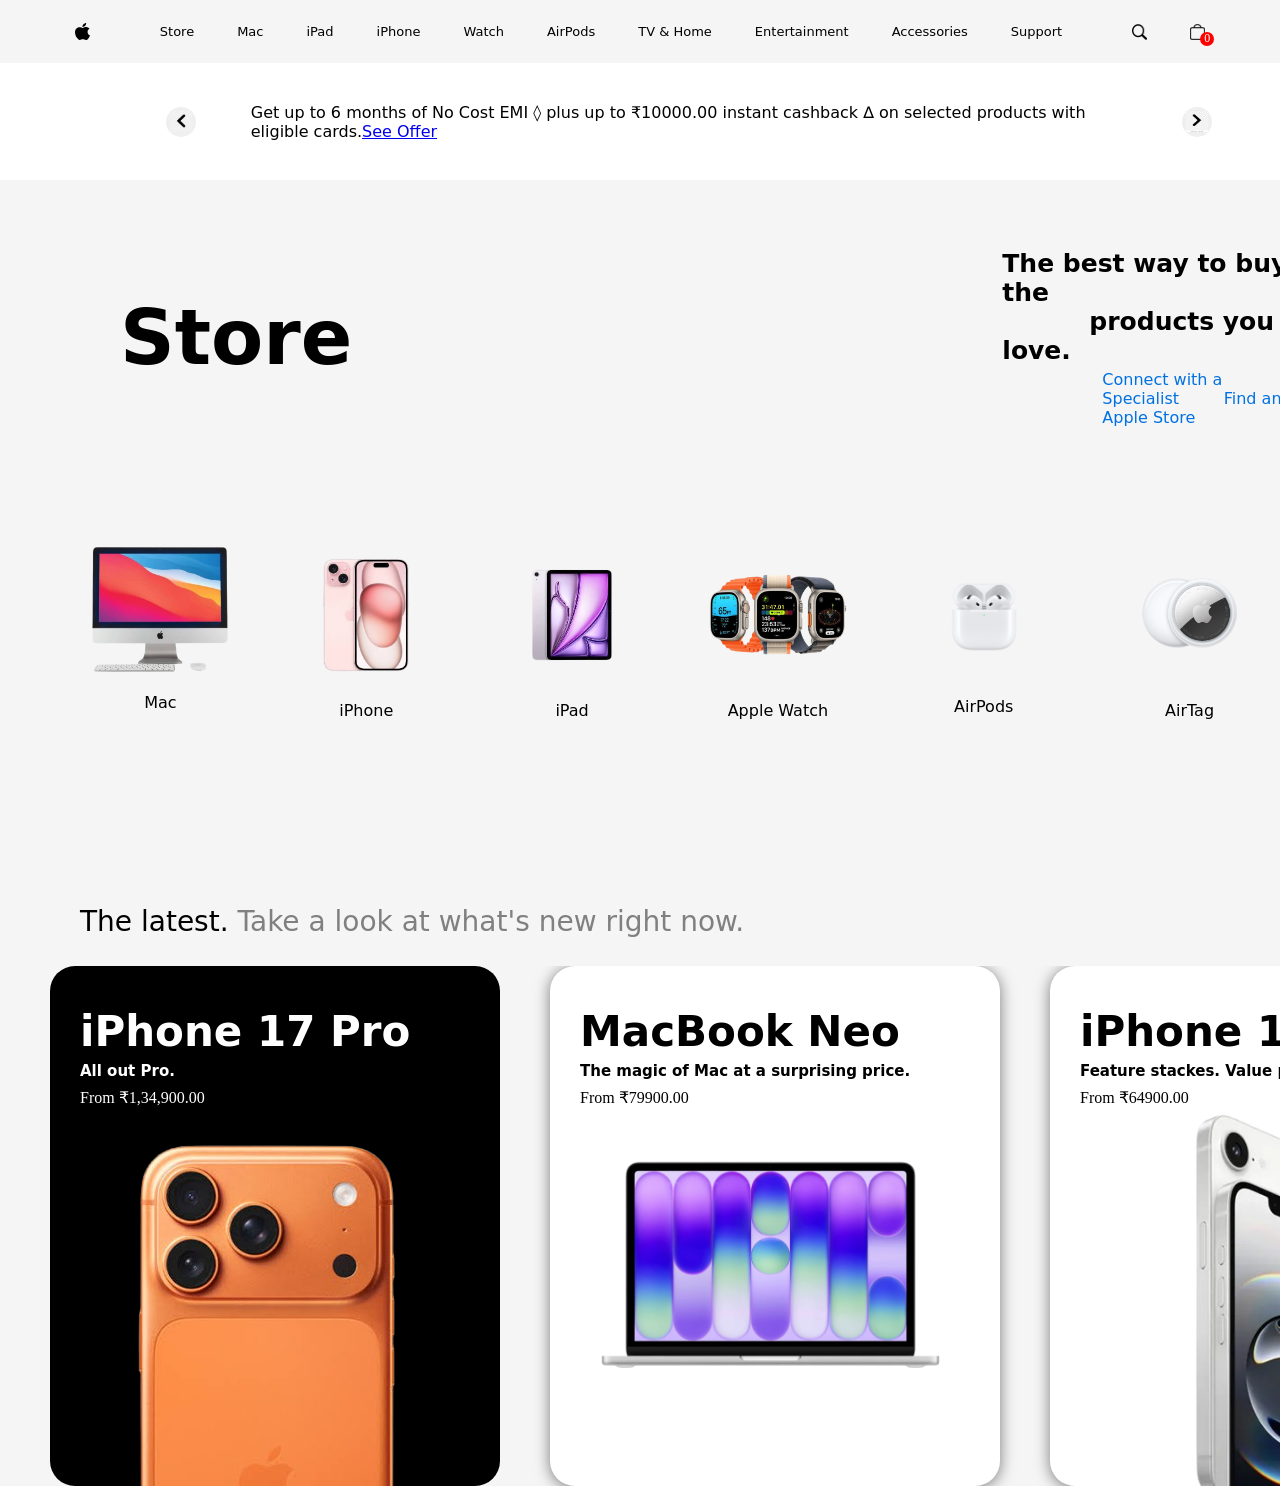
==== index.html @ e1708ff3 "initial apple store clone" ====
<html lang="en">
<head>
  <meta charset="UTF-8">
  <meta name="viewport" content="width=device-width, initial-scale=1.0">
  <title>Apple store</title>
  <link rel="stylesheet" href="style.css">
</head>
<body>

  <div class="home">

    <div class="head_bar">
      <div class="logo">
         <div class="logos"><img src="src\Apple_logo_black.svg"></div>
      </div>
      <div  class="menu">
        <div> Store </div>
        <div  onclick="window.location.href='mac.html'"> Mac </div>
        <div  onclick="window.location.href='ipad.html'"> iPad</div>
        <div  onclick="window.location.href='iPhone.html'">iPhone</div>
        <div  onclick="window.location.href='watch.html'">Watch</div>
        <div  onclick="window.location.href='airpods.html'">AirPods</div>
        <div>TV & Home</div>
        <div>Entertainment</div>
        <div>Accessories</div>
        <div> Support</div>
      </div>
      <div class="icon">
        <div class="sss"><img src="src\search-icon.webp" alt="search logo"></div>
        <div class="cart"   onclick="window.location.href='cart.html'">
          <img src="src\cart-6930472_1280.png" alt="cart logo">
          <span id="cart_count">0</span>

        </div>
      </div>
    
      
              
              
      

    </div>
    <div class="offer">
      <div class="left_arrow"><button id="left">
        <img src="src\images (2).jpg" alt="">
      </button>
      </div>
      <div>
        <p style="font-family: system-ui, -apple-system, BlinkMacSystemFont, 'Segoe UI', Roboto, Oxygen, Ubuntu, Cantarell, 'Open Sans', 'Helvetica Neue', sans-serif;">Get up to 6 months of No Cost EMI ◊ plus up to ₹10000.00 instant cashback ∆ on selected products with eligible cards.<a href="youtube.com">See Offer</a> </p>
      </div>
      <div class="right_arrow"><button id="right"><img src="src\right-arrow-vector-icon-isolated-260nw-1187746312.webp" alt=""></button>
      </div>
    </div>
    <div class="stor">
      <div class="store">
        <p style="font-size: 76px; font-weight: bold; font-family: system-ui, -apple-system, BlinkMacSystemFont, 'Segoe UI', Roboto, Oxygen, Ubuntu, Cantarell, 'Open Sans', 'Helvetica Neue', sans-serif; margin-left: 120px;">Store</p>
      </div>
      <div class="best">
        <p style="font-family: system-ui, -apple-system, BlinkMacSystemFont, 'Segoe UI', Roboto, Oxygen, Ubuntu, Cantarell, 'Open Sans', 'Helvetica Neue', sans-serif; font-size: 25px; font-weight:600; margin-bottom: 0px;">The best way to buy the <br> &nbsp; &nbsp;&nbsp;&nbsp;&nbsp;&nbsp;&nbsp;&nbsp;&nbsp;products you love.</p>
        <div class="best_link">
          <a style=" color: #0071e3; font-family: system-ui, -apple-system, BlinkMacSystemFont, 'Segoe UI', Roboto, Oxygen, Ubuntu, Cantarell, 'Open Sans', 'Helvetica Neue', sans-serif; text-decoration: none;" href="https://contactretail.apple.com/Help">Connect with a Specialist</a>
          <a style=" color: #0071e3;  font-family: system-ui, -apple-system, BlinkMacSystemFont, 'Segoe UI', Roboto, Oxygen, Ubuntu, Cantarell, 'Open Sans', 'Helvetica Neue', sans-serif; text-decoration: none;" href="https://www.apple.com/in/retail/"> &nbsp;&nbsp;&nbsp;&nbsp;&nbsp;&nbsp;&nbsp;&nbsp;Find an Apple Store</a>
        </div>
       
      </div>
    </div>
    <div class="product">
      <div class="card">
        <img src="src\product-card\mac-removebg-preview.png" alt="">
        <p>Mac</p>
      </div>
      <div class="card">
        <img src="src\product-card\iphone-removebg-preview.png" alt="">
        <p>iPhone</p>
      </div>
      <div class="card">
        <img src="src\product-card\ipad-removebg-preview.png" alt="">
        <p>iPad</p>
      </div>
      <div class="card">
        <img src="src\product-card\iwatch2-removebg-preview.png" alt="">
        <p>Apple Watch</p>
      </div>
      <div class="card" style="margin-top: 125px; ">
        <img style="width: 130px;margin-top: -10px;" src="src\product-card\airpods-removebg-preview.png" alt="">
        <p style="margin-top: 40px;">AirPods</p>
      </div>
      <div class="card">
        <img src="src\product-card\aittag-removebg-preview.png" alt="">
        <p>AirTag</p>

      </div>
    </div>
    <div class="lat"><p style="font-weight: 470; font-size: 28px; font-family: system-ui, -apple-system, BlinkMacSystemFont, 'Segoe UI', Roboto, Oxygen, Ubuntu, Cantarell, 'Open Sans', 'Helvetica Neue', sans-serif;">
      The latest. <span style="color: gray; font-family: system-ui, -apple-system, BlinkMacSystemFont, 'Segoe UI', Roboto, Oxygen, Ubuntu, Cantarell, 'Open Sans', 'Helvetica Neue', sans-serif;">Take a look at what's new right now.</span>
    </p></div>
    <div class="cards_container">
      <div class="product_card" onclick="window.location.href='iPhone.html'">
        <div class="product_content">
          <h2>iPhone 17 Pro</h2>
          <p>All out Pro.</p>
          <span>From ₹1,34,900.00</span>
        </div>
        <img src="src\product-card\second\iphone17pro.png" alt="iphone17pro">

      </div>
      <div onclick="window.location.href='mac.html'" class="product_card" style="background-color: white; box-shadow: 0 2px 15px rgba(0, 0, 0, 0.5);">
        <div class="product_content">
          <h2 style="color: black;">MacBook Neo</h2>
          <p style="color: black;">The magic of Mac at a surprising price.</p>
          <span style="color: black;">From  ₹79900.00 </span>
        </div>
        <img style="width: 98% ; position: absolute; bottom: 0px;
        " src="src/product-card/second/macneo.webp" alt="">
        
      </div>
      <div onclick="window.location.href='iPhone.html'"      class="product_card"style="background-color: white; box-shadow: 0 2px 15px rgba(0, 0, 0, 0.5);">
        <div class="product_content">
          <h2 style="color: black;">iPhone 17e</h2>
          <p style="color: black;">Feature stackes.  Value packed.</p>
          <span style="color: black;">From  ₹64900.00</span>

        </div>
        <img   style="width: 90%; left: 5%;"   src="src\product-card\second\iphone17e-removebg-preview.png" alt="">
        
        
      </div>
      <div style="background-color: white; box-shadow: 0 2px 15px rgba(0, 0, 0, 0.5);" class="product_card">
        <div class="product_content">
          <h2 style="color: black;">AirPods Max 2</h2>
          <p style="color: black;">New intelligent features.<br> More immersive listening.</p>
          <span style="color: black;">
            From  ₹67900.00
          </span>
        </div>
        <img  src="src\product-card\second\AirPods-Max-removebg-preview.png" style="width: 95%; top: 140px; left: 2%;" alt="">
        
      </div>
      <div onclick="window.location.href='mac.html'" class="product_card">
        <div class="product_content">
          <h2>MacBook Pro</h2>
          <p>Now with M5, M5 Pro and M5 Max.</p>
          <span>From  ₹239900.00</span>
        </div>
        <img src="src\product-card\second\macbook-pro__difvbgz1plsi_og.png" style="width: 150%; left: -10%;" alt="">
        
      </div>
      <div style="background: linear-gradient( to bottom,
        #d7ebf8 0%,
        #e8f4fb 50%,
        #f8fbfd 75%,
        #ffffff 100%);" class="product_card" onclick="window.location.href='mac.html'">
        <div style="color: black;" class="product_content">
          <h2>MacBook Air</h2>
          <p> Now supercharged by M5.</p>
          <span>From  ₹149900.00</span>
        </div>
        <img src="src/product-card/second/macairr-removebg-preview.png" style="bottom: 1.3%;">
        
      </div>
    </div>
    
    
  </div>


  
</body>
</html>
---- style.css ----
body{
    margin:0;
    background-color: whitesmoke;
}

.head_bar{
    height:7vh;
    background-color: whitesmoke;
    display:flex;
    align-items:center;
    justify-content:center;
    gap:70px;
    cursor: pointer;
}

.logo{
    display:flex;
    align-items:center;

}

.menu{
    display:flex;
    align-items:center;
    gap:43px;
    font-size:13px;
    font-family:system-ui, sans-serif;
}

.icon{
    display:flex;
    align-items:center;
    gap: 43px;
}
.sss img{
  height: 16px;
  width: 15px;
}
.cart img{
  height: 16px;
  width: 15px;

}

.cart{
  position: relative;
  cursor: pointer;

}
#cart_count{
  position:absolute;
  top: 8px;
  right: -9px;
  width: 14px;
  height: 14px;
  background-color: red;
  color: white;
  border-radius: 50%;
  font-size: 12px;
  display: flex;
  justify-content: center;
  align-items: center;
}
.logos img{
  height: 17px;
  width: 15px;
}


.offer{
  background-color: white;
  height: 13vh;
  align-items: center;
  display: flex;
  padding-left: 13%;
  padding-right: 5%;
  gap: 50px;

  
}
.left_arrow{
  
  height: 40px;
  width: 40px;
}
.right_arrow{

  height: 40px;
  width: 40px;
  display: flex;
}
button{
  border-radius: 50px;
  height: 30px;
  width: 30px;
  padding: 2px;
  margin-top: 5;
  border: 0px;
  
  
}
button img{
  height: 80%;
  width: 85%;
  background-color: white;
  
}
.stor{
  
  height: 35vh;
  display: flex;
  align-items: center;
  gap: 650px;
  
}
.best{
  height: px;
  width: 350px;
  margin-bottom: 0px;
  
  
}

.best_link{
  width: 200px;
  height: 9vh;
  margin-left: 100px;
  margin-top: 5px;
  
}
.product{
  
  height: 40vh;
  display: flex;
  justify-content: space-evenly;
  gap: 25px;
  align-items: center;
  margin-left: 70px;
  overflow-x: auto;
  overflow-y: hidden;
  white-space: nowrap;
  scrollbar-width: none;
 
 
}

.card{
 
  width: 200px;
  height: 40vh;
  display: flex;
  flex-direction: column;
  align-items: center;
  margin-top: 100px;
  
  
}
.card img{
  width: 140px;
  
}
.card p{
  text-align: center;
  font-family: system-ui, -apple-system, BlinkMacSystemFont, 'Segoe UI', Roboto, Oxygen, Ubuntu, Cantarell, 'Open Sans', 'Helvetica Neue', sans-serif;
  font-weight: 500;
  
}
.lat{
  margin-top: 50px;
  width: 900;
  margin-left: 80px;
  

}

.product_card{
  width: 450px;
  height: 520px;
  background-color: black;
  border-radius: 25px;
  position: relative;
  overflow: hidden;
  cursor: pointer;
  transition: 0.3s;
  margin-left: 50px;
  flex-shrink: 0;
}
.product_card:hover{
  transform:scale(1.02);
}
.product_content{
  position: absolute;
  top: 6px;
  left: 30px;
  color: white;
  z-index: 1;

}
.product_content h2{
  font-size: 42px;
  margin-bottom: -9px;
  font-family: system-ui, -apple-system, BlinkMacSystemFont, 'Segoe UI', Roboto, Oxygen, Ubuntu, Cantarell, 'Open Sans', 'Helvetica Neue', sans-serif;
}
.product_content p{
  font-size: 15px;
  margin-bottom: 8px;
  font-family: system-ui, -apple-system, BlinkMacSystemFont, 'Segoe UI', Roboto, Oxygen, Ubuntu, Cantarell, 'Open Sans', 'Helvetica Neue', sans-serif;
  font-weight: 600;
}
product_content span{
  font-size: 18px;
  font-family: system-ui, -apple-system, BlinkMacSystemFont, 'Segoe UI', Roboto, Oxygen, Ubuntu, Cantarell, 'Open Sans', 'Helvetica Neue', sans-serif;
  font-weight: 700;

}
.product_card img{
  position: absolute;
  bottom:-100px;
 
  
}
.cards_container{
  display: flex;
  overflow-x: auto;
  overflow-y: hidden;
  scrollbar-width: none;
  
}
.iphone_stor{
    display:flex;
    justify-content:space-between;
    align-items:center;
    padding:0 120px;
}

.iphone_store p{
    font-size:76px;
    font-weight:bold;
    margin:0;
    white-space:nowrap;
}

.iphone_best{
    text-align:right;
}

.iphone_best_link a{
    color:#0071e3;
    text-decoration:none;
    display:block;
    margin:6px 0;
}
.iphone_product_card{
  width: 400px;
  height: 450px;
  background-color: black;
  border-radius: 25px;
  position: relative;
  overflow: hidden;
  cursor: pointer;
  transition: 0.3s;
  margin-left: 50px;
  flex-shrink: 0;
}
.iphone_product_card:hover{
  transform:scale(1.02);
}
.iphone_product_content{
  position: absolute;
  top: 6px;
  left: 30px;
  color: white;
  z-index: 1;

}
.iphone_product_content h2{
  font-size: 42px;
  margin-bottom: -9px;
  font-family: system-ui, -apple-system, BlinkMacSystemFont, 'Segoe UI', Roboto, Oxygen, Ubuntu, Cantarell, 'Open Sans', 'Helvetica Neue', sans-serif;
}
.iphone_product_content p{
  font-size: 15px;
  margin-bottom: 8px;
  font-family: system-ui, -apple-system, BlinkMacSystemFont, 'Segoe UI', Roboto, Oxygen, Ubuntu, Cantarell, 'Open Sans', 'Helvetica Neue', sans-serif;
  font-weight: 600;
}
.iphone_product_content span{
  font-size: 18px;
  font-family: system-ui, -apple-system, BlinkMacSystemFont, 'Segoe UI', Roboto, Oxygen, Ubuntu, Cantarell, 'Open Sans', 'Helvetica Neue', sans-serif;
  font-weight: 700;

}
.iphone_product_card img{
  position: absolute;
  bottom:-100px;
 
  
}
.iphone_cards_container{
  display: flex;
  overflow-x: auto;
  overflow-y: hidden;
  scrollbar-width: none;
  
}
.product_bottom{
  position: absolute;
  bottom: 20px;
  left: 20px;
  right: 20px;
  display: flex;
  justify-content: space-between;
  align-items: center;
}
.price{
  font-size: 14px;
  color: #353434;
  margin-bottom: 10px;
}
.quantity{
  display: flex;
  align-items:center ;
  gap: 10px;
}
.quantity button{
  width: 28px;
  height: 28px;
  border: none;
  border-radius: 50%;
  background-color: #e5e5e5;
  cursor: pointer;
  font-size: 18px;
}
.quantity span{
  font-size: 18px;
  font-weight: bold;

}
.cart_btn{
  background-color: #0071e3;
  color: white;
  width: 90px;
  border: none;
  padding: 2px 10px;
  border-radius: 30px;
  cursor: pointer;
  font-size: 12px;
  transition: .3s;
  margin-bottom: -10px;
  margin-right: 10px;
  


}
.cart_btn:hover{
  background-color: #3c6d9e;
}
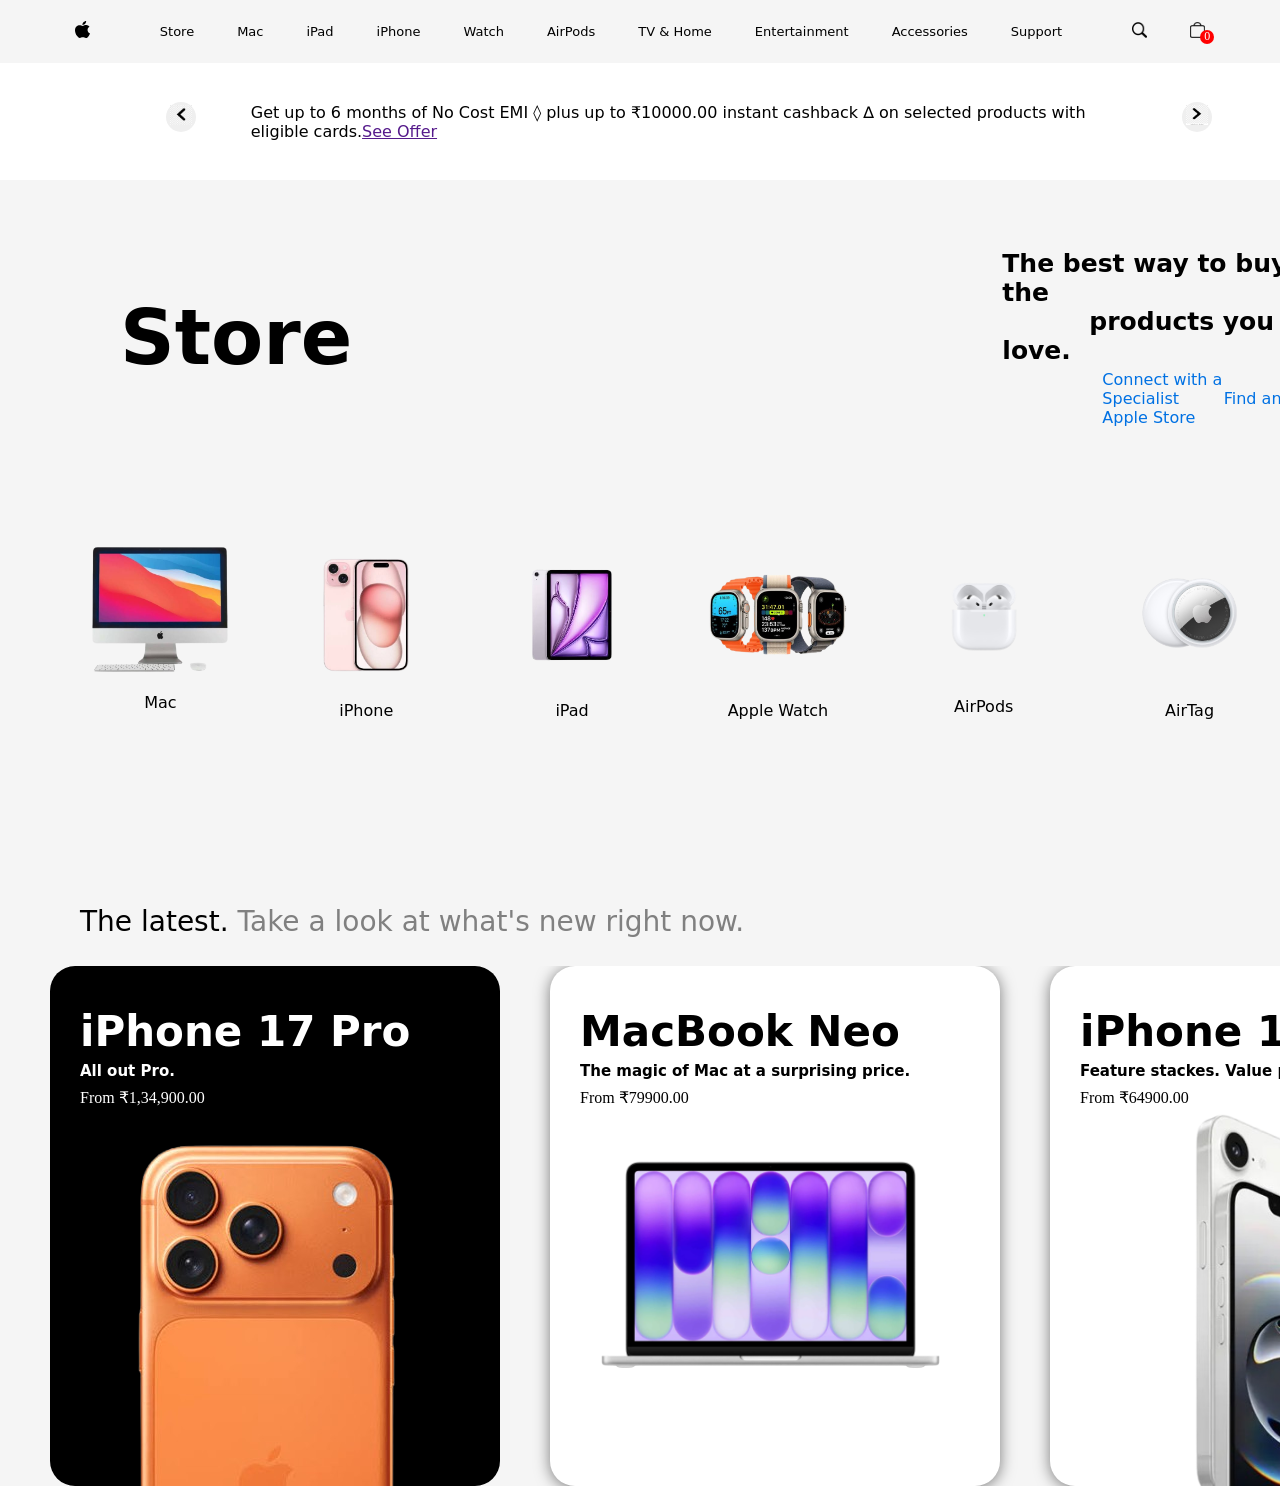
==== commit 9913284f: "excess white space removed" ====
--- a/index.html
+++ b/index.html
@@ -1,8 +1,9 @@
+<!DOCTYPE html>
 <html lang="en">
 <head>
   <meta charset="UTF-8">
   <meta name="viewport" content="width=device-width, initial-scale=1.0">
-  <title>Apple store</title>
+  <title>Apple store clone</title>
   <link rel="stylesheet" href="style.css">
 </head>
 <body>
@@ -46,7 +47,7 @@
       </button>
       </div>
       <div>
-        <p style="font-family: system-ui, -apple-system, BlinkMacSystemFont, 'Segoe UI', Roboto, Oxygen, Ubuntu, Cantarell, 'Open Sans', 'Helvetica Neue', sans-serif;">Get up to 6 months of No Cost EMI ◊ plus up to ₹10000.00 instant cashback ∆ on selected products with eligible cards.<a href="youtube.com">See Offer</a> </p>
+        <p style="font-family: system-ui, -apple-system, BlinkMacSystemFont, 'Segoe UI', Roboto, Oxygen, Ubuntu, Cantarell, 'Open Sans', 'Helvetica Neue', sans-serif;">Get up to 6 months of No Cost EMI ◊ plus up to ₹10000.00 instant cashback ∆ on selected products with eligible cards.<a href="">See Offer</a> </p>
       </div>
       <div class="right_arrow"><button id="right"><img src="src\right-arrow-vector-icon-isolated-260nw-1187746312.webp" alt=""></button>
       </div>
@@ -65,19 +66,19 @@
       </div>
     </div>
     <div class="product">
-      <div class="card">
+      <div style="cursor:pointer ;" onclick="window.location.href='mac.html' " class="card">
         <img src="src\product-card\mac-removebg-preview.png" alt="">
         <p>Mac</p>
       </div>
-      <div class="card">
+      <div style="cursor:pointer ;" onclick="window.location.href='iphone.html' " class="card">
         <img src="src\product-card\iphone-removebg-preview.png" alt="">
         <p>iPhone</p>
       </div>
-      <div class="card">
+      <div style="cursor:pointer ;" onclick="window.location.href='ipad.html' " class="card">
         <img src="src\product-card\ipad-removebg-preview.png" alt="">
         <p>iPad</p>
       </div>
-      <div class="card">
+      <div  style="cursor:pointer ;" onclick="window.location.href='watch.html' " class="card">
         <img src="src\product-card\iwatch2-removebg-preview.png" alt="">
         <p>Apple Watch</p>
       </div>
@@ -164,6 +165,6 @@
   </div>
 
 
-  
+   <script src="script.js"></script>
 </body>
 </html>
--- a/style.css
+++ b/style.css
@@ -1,5 +1,11 @@
-body{
+*{
+    box-sizing:border-box;
+}
+
+html, body{
     margin:0;
+    max-width:100%;
+    overflow-x:hidden;
     background-color: whitesmoke;
 }
 
@@ -167,7 +173,7 @@
 }
 .lat{
   margin-top: 50px;
-  width: 900;
+  max-width: 900px;
   margin-left: 80px;
   
 
@@ -327,9 +333,10 @@
   height: 28px;
   border: none;
   border-radius: 50%;
-  background-color: #e5e5e5;
+  background-color: #0071e3;
   cursor: pointer;
   font-size: 18px;
+  color: white;
 }
 .quantity span{
   font-size: 18px;
@@ -354,4 +361,156 @@
 }
 .cart_btn:hover{
   background-color: #3c6d9e;
+}
+
+
+
+@media (max-width: 900px) {
+
+  .head_bar{
+    height:auto;
+    flex-direction:column;
+    gap:10px;
+    padding:12px 0;
+  }
+
+  .menu{
+    gap:18px;
+    overflow-x:auto;
+    white-space:nowrap;
+    max-width:100%;
+    padding:0 15px;
+    justify-content:flex-start;
+    scrollbar-width:none;
+  }
+  .menu::-webkit-scrollbar{ display:none; }
+
+  .icon{ gap:25px; }
+
+  .offer{
+    flex-direction:column;
+    height:auto;
+    padding:20px 6%;
+    text-align:center;
+    gap:15px;
+  }
+  .offer p{ font-size:13px !important; }
+
+  .stor{
+    flex-direction:column;
+    height:auto;
+    gap:20px !important;
+    text-align:center;
+    padding:30px 0;
+  }
+  .store p{
+    font-size:42px !important;
+    margin-left:0 !important;
+    text-align:center;
+  }
+  .best{
+    width:90% !important;
+    margin:0 auto !important;
+  }
+  .best p{ font-size:18px !important; }
+  .best_link{
+    margin-left:0 !important;
+    display:flex;
+    flex-direction:column;
+    gap:10px;
+    align-items:center;
+    height:auto;
+  }
+  .best_link a{ margin:0 !important; }
+
+  .product{
+    margin-left:0;
+    padding:0 15px;
+    gap:15px;
+    height:auto;
+    justify-content:flex-start;
+  }
+  .card{
+    width:110px;
+    height:auto;
+    margin-top:20px !important;
+    flex-shrink:0;
+  }
+  .card img{ width:85px; }
+  .card p{ font-size:14px; }
+
+  .lat{
+    margin-left:15px !important;
+    margin-top:30px;
+    max-width:calc(100% - 30px) !important;
+  }
+  .lat p{ font-size:20px !important; max-width:100%; }
+
+  .product_card{
+    width:280px;
+    height:340px;
+    margin-left:15px;
+  }
+  .product_content h2{ font-size:24px !important; }
+  .product_content p{ font-size:12px !important; }
+  .product_content span{ font-size:14px !important; }
+
+  .iphone_stor{
+    flex-direction:column;
+    padding:20px 6% !important;
+    text-align:center;
+    gap:12px;
+  }
+  .iphone_store p{
+    font-size:32px !important;
+    margin-left:0 !important;
+    white-space:normal !important;
+    text-align:center;
+  }
+  .iphone_best{ text-align:center; }
+  .iphone_best_link a{
+    display:block;
+    margin:6px auto !important;
+    text-align:center;
+  }
+
+  .iphone_product_card{
+    width:260px;
+    height:340px;
+    margin-left:15px;
+  }
+  .iphone_product_content{ left:20px; }
+  .iphone_product_content h2{ font-size:20px !important; }
+
+  .product_bottom{
+    flex-direction:column;
+    align-items:flex-start;
+    gap:10px;
+    left:15px;
+    right:15px;
+    bottom:15px;
+  }
+  .price{ font-size:12px; }
+  .cart_btn{ margin-right:0; margin-bottom:0; }
+}
+
+@media (max-width: 480px) {
+
+  .logo, .logos img{ height:15px; }
+  .menu{ gap:14px; font-size:11px; }
+
+  .store p{ font-size:32px !important; }
+  .best p{ font-size:15px !important; }
+
+  .card{ width:90px; }
+  .card img{ width:65px; }
+  .card p{ font-size:12px; }
+
+  .product_card{ width:230px; height:300px; }
+  .product_content h2{ font-size:19px !important; }
+
+  .iphone_store p{ font-size:26px !important; }
+  .iphone_product_card{ width:220px; height:300px; }
+  .iphone_product_content h2{ font-size:17px !important; }
+  .price{ font-size:11px; }
 }
